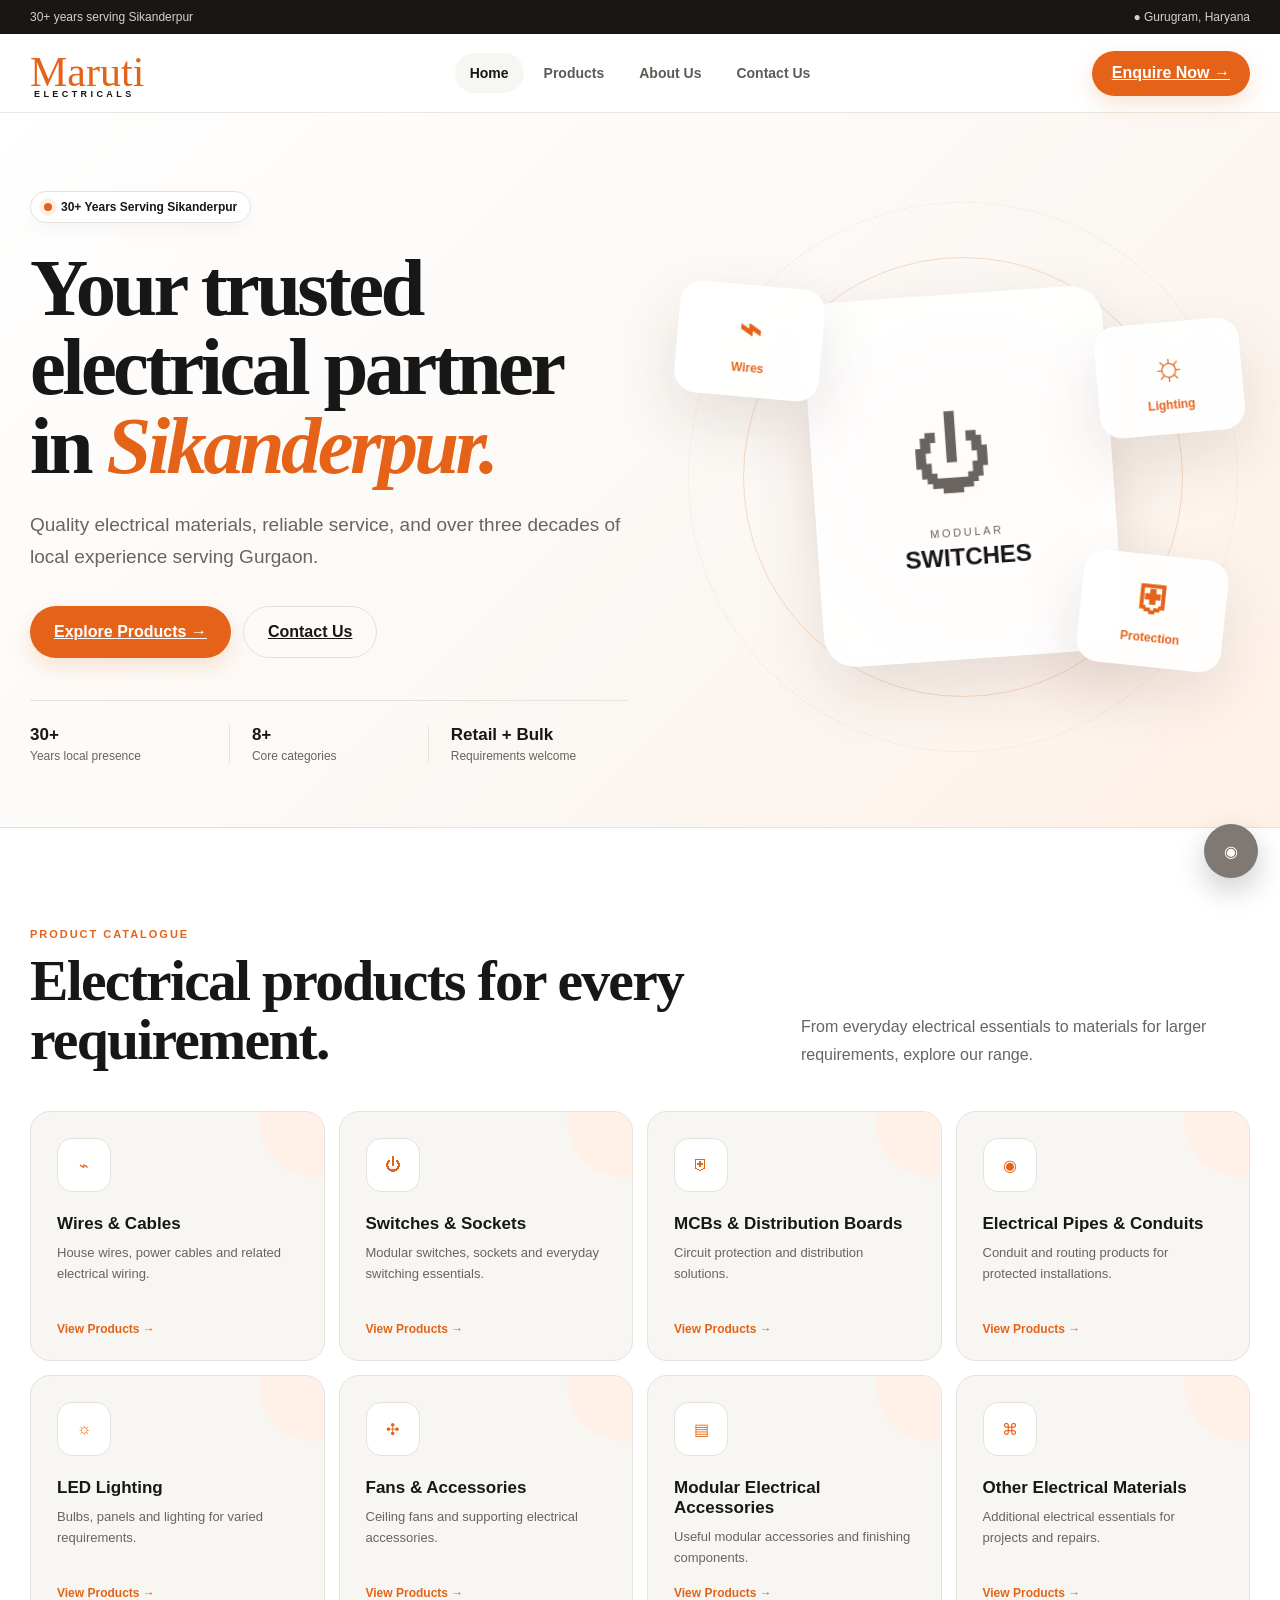
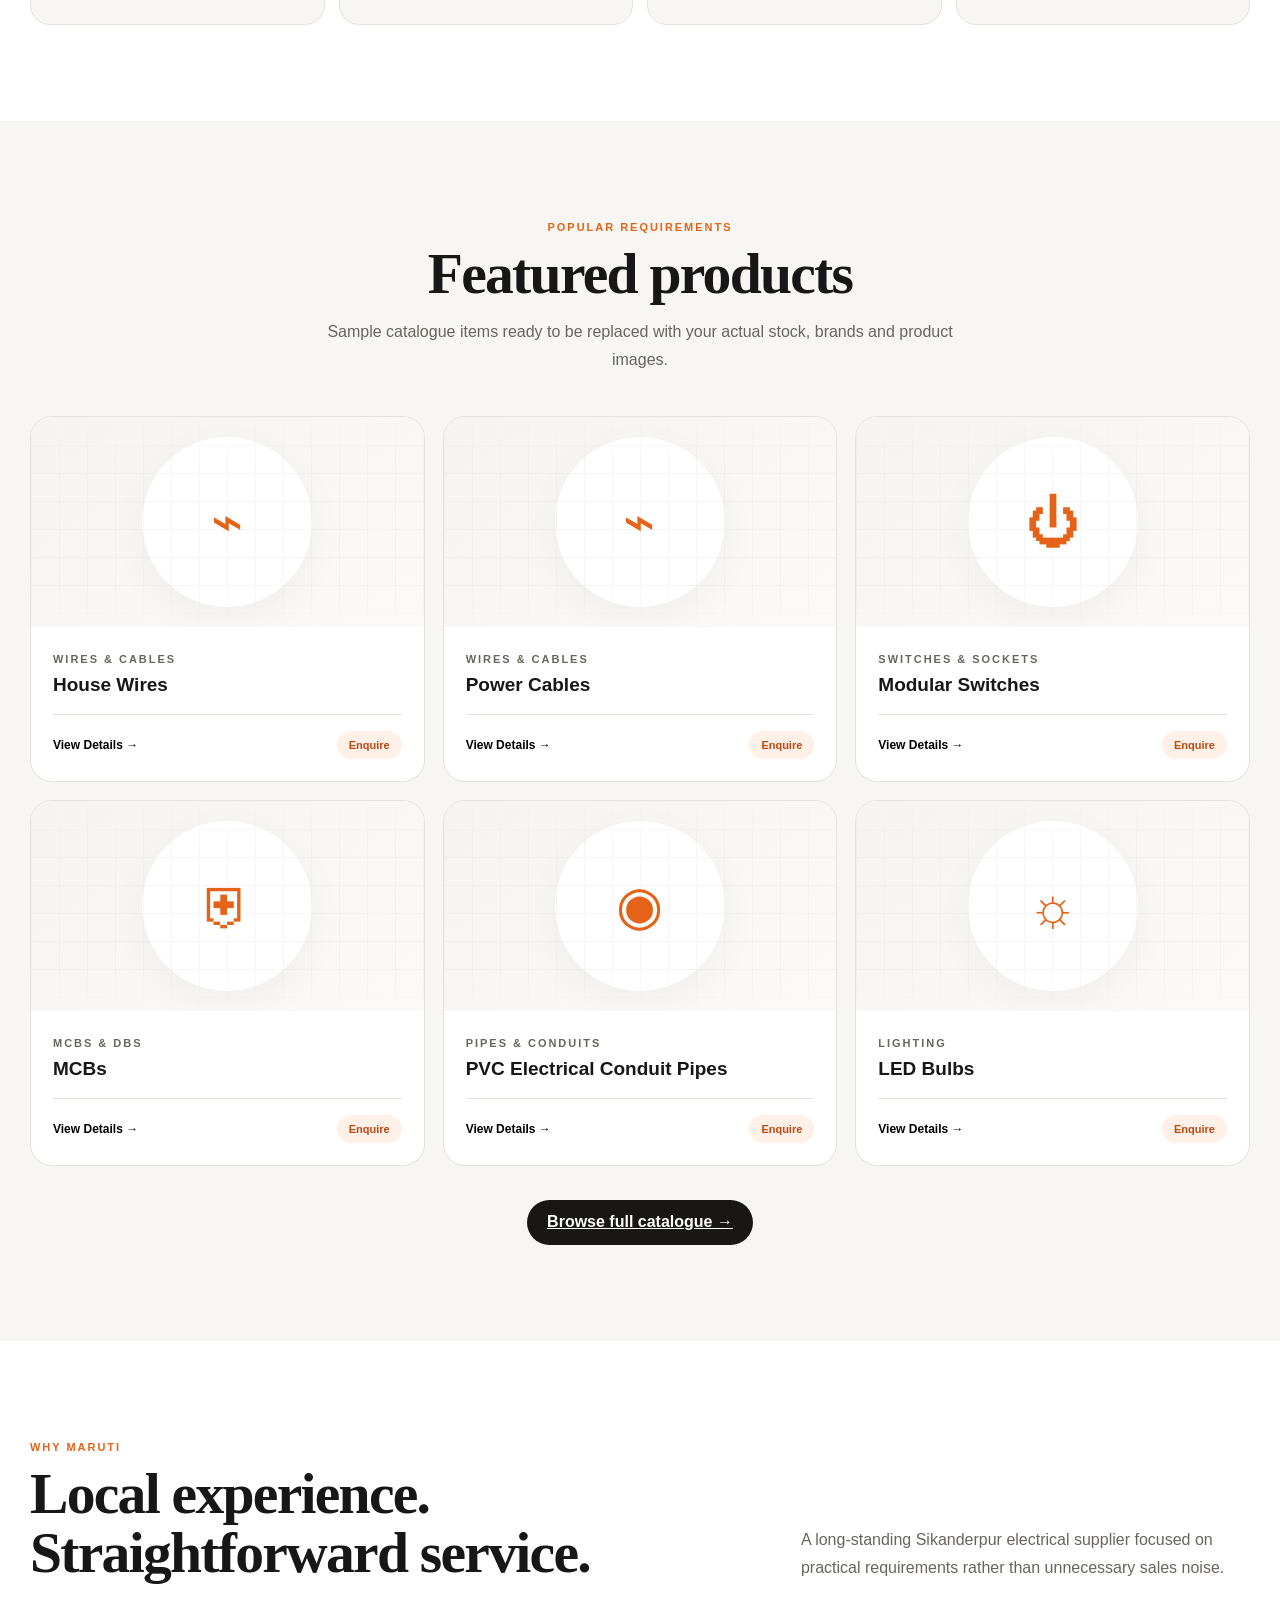
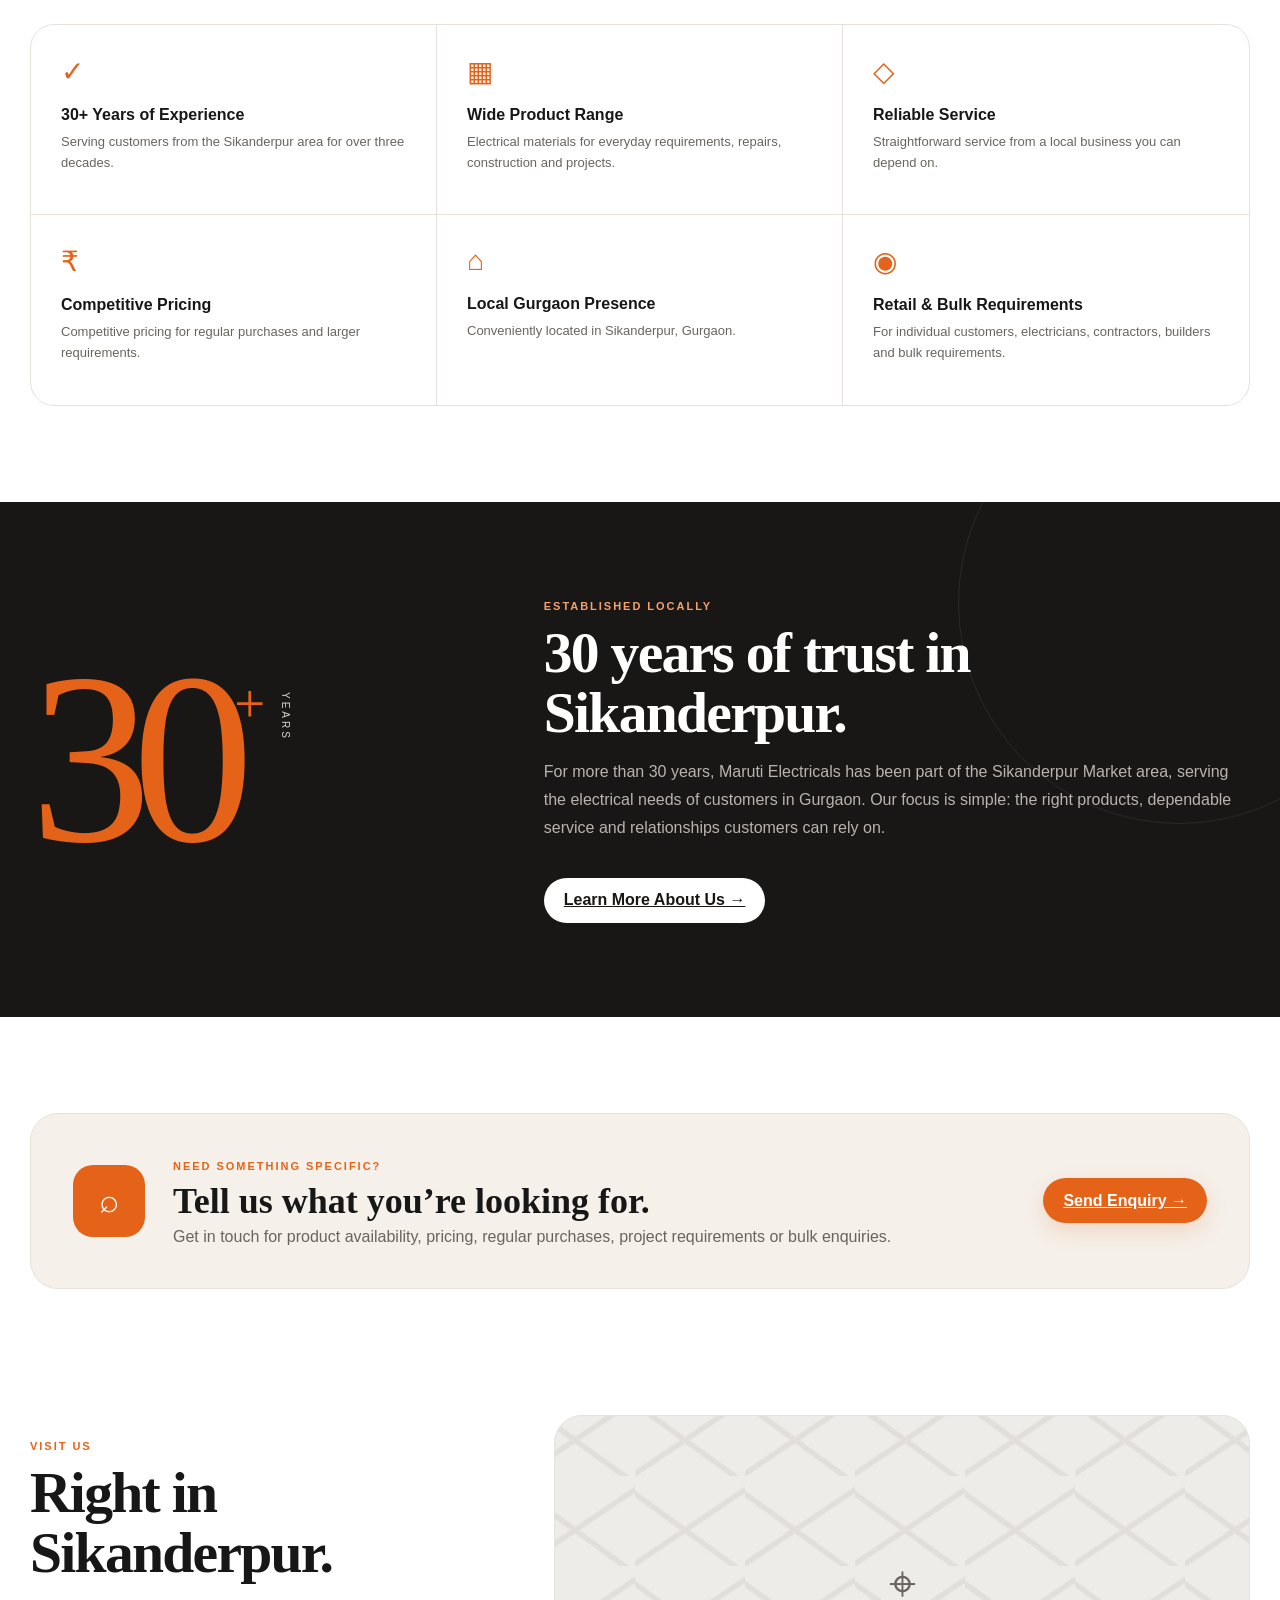
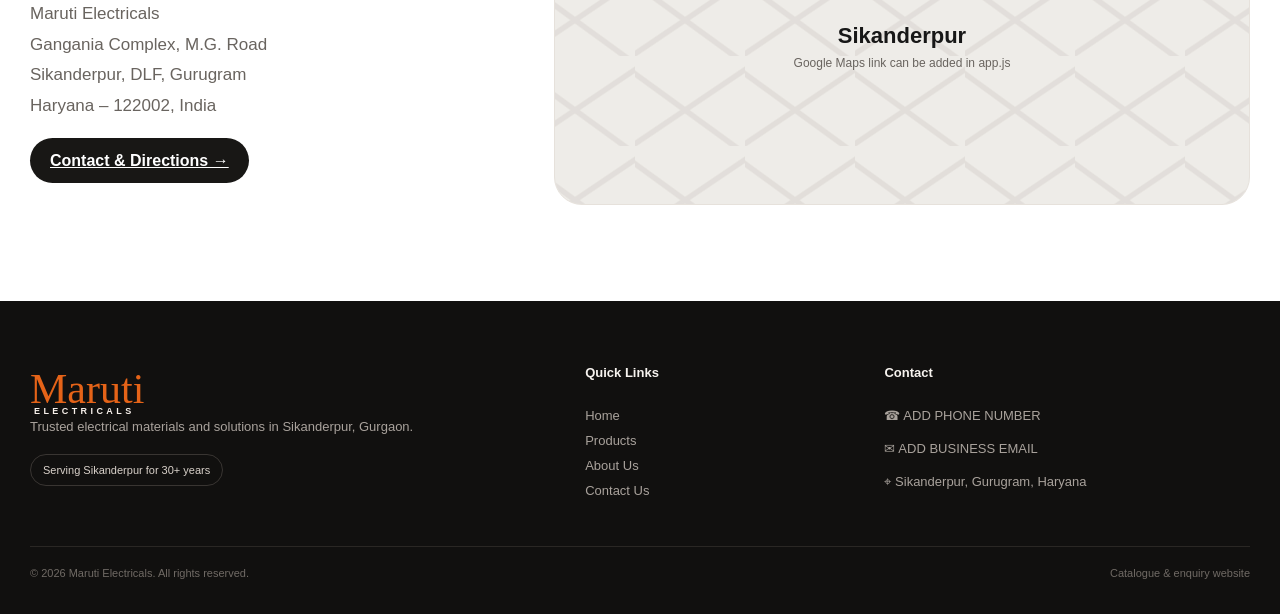
==== index.html @ 64748e46 "Add files via upload" ====
<!doctype html><html lang="en"><head><meta charset="UTF-8"><meta name="viewport" content="width=device-width,initial-scale=1"><meta name="theme-color" content="#e56318"><link rel="stylesheet" href="styles.css"><script src="app.js"></script><title>Maruti Electricals | Electrical Products & Suppliers in Sikanderpur, Gurgaon</title><meta name="description" content="Electrical products and materials in Sikanderpur, Gurgaon. 30+ years of local service."></head><body><div id="siteHeader" data-active="Home"></div><main>
<section class="hero"><div class="container hero-grid"><div class="hero-copy"><div class="trust-chip"><span></span>30+ Years Serving Sikanderpur</div><h1>Your trusted electrical partner in <em>Sikanderpur.</em></h1><p>Quality electrical materials, reliable service, and over three decades of local experience serving Gurgaon.</p><div class="hero-actions"><a class="btn btn-primary btn-lg" href="products.html">Explore Products →</a><a class="btn btn-ghost btn-lg" href="contact.html">Contact Us</a></div><div class="hero-meta"><div><strong>30+</strong><span>Years local presence</span></div><div><strong>8+</strong><span>Core categories</span></div><div><strong>Retail + Bulk</strong><span>Requirements welcome</span></div></div></div><div class="hero-art"><div class="hero-orbit orbit-one"></div><div class="hero-orbit orbit-two"></div><div class="hero-panel main-panel"><span style="font-size:82px">⏻</span><span>MODULAR</span><b>SWITCHES</b></div><div class="hero-panel mini-panel mini-a"><span style="font-size:38px">⌁</span><span>Wires</span></div><div class="hero-panel mini-panel mini-b"><span style="font-size:38px">☼</span><span>Lighting</span></div><div class="hero-panel mini-panel mini-c"><span style="font-size:38px">⛨</span><span>Protection</span></div><div class="hero-glow"></div></div></div></section>
<section class="section category-section"><div class="container"><div class="section-heading heading-row"><div><span class="eyebrow orange">Product Catalogue</span><h2>Electrical products for every requirement.</h2></div><p>From everyday electrical essentials to materials for larger requirements, explore our range.</p></div><div class="category-grid" id="categories"></div></div></section>
<section class="section featured-section"><div class="container"><div class="section-heading centered"><span class="eyebrow orange">Popular Requirements</span><h2>Featured products</h2><p>Sample catalogue items ready to be replaced with your actual stock, brands and product images.</p></div><div class="product-grid featured-grid" id="featuredProducts"></div><div class="center-cta"><a class="btn btn-dark" href="products.html">Browse full catalogue →</a></div></div></section>
<section class="section why-section"><div class="container"><div class="section-heading heading-row"><div><span class="eyebrow orange">Why Maruti</span><h2>Local experience. Straightforward service.</h2></div><p>A long-standing Sikanderpur electrical supplier focused on practical requirements rather than unnecessary sales noise.</p></div><div class="reason-grid"><article class="reason-card"><b>✓</b><h3>30+ Years of Experience</h3><p>Serving customers from the Sikanderpur area for over three decades.</p></article><article class="reason-card"><b>▦</b><h3>Wide Product Range</h3><p>Electrical materials for everyday requirements, repairs, construction and projects.</p></article><article class="reason-card"><b>◇</b><h3>Reliable Service</h3><p>Straightforward service from a local business you can depend on.</p></article><article class="reason-card"><b>₹</b><h3>Competitive Pricing</h3><p>Competitive pricing for regular purchases and larger requirements.</p></article><article class="reason-card"><b>⌂</b><h3>Local Gurgaon Presence</h3><p>Conveniently located in Sikanderpur, Gurgaon.</p></article><article class="reason-card"><b>◉</b><h3>Retail & Bulk Requirements</h3><p>For individual customers, electricians, contractors, builders and bulk requirements.</p></article></div></div></section>
<section class="heritage-section"><div class="container heritage-grid"><div class="heritage-number"><span>30</span><sup>+</sup><small>YEARS</small></div><div class="heritage-copy"><span class="eyebrow light">Established locally</span><h2>30 years of trust in Sikanderpur.</h2><p>For more than 30 years, Maruti Electricals has been part of the Sikanderpur Market area, serving the electrical needs of customers in Gurgaon. Our focus is simple: the right products, dependable service and relationships customers can rely on.</p><a class="btn btn-light" href="about.html">Learn More About Us →</a></div></div></section>
<section class="section find-section"><div class="container find-card"><div class="find-icon">⌕</div><div><span class="eyebrow orange">Need something specific?</span><h2>Tell us what you’re looking for.</h2><p>Get in touch for product availability, pricing, regular purchases, project requirements or bulk enquiries.</p></div><a class="btn btn-primary" href="contact.html">Send Enquiry →</a></div></section>
<section class="section location-section"><div class="container location-grid"><div class="location-copy"><span class="eyebrow orange">Visit us</span><h2>Right in Sikanderpur.</h2><p>Maruti Electricals<br>Gangania Complex, M.G. Road<br>Sikanderpur, DLF, Gurugram<br>Haryana – 122002, India</p><a class="btn btn-dark" href="contact.html">Contact & Directions →</a></div><div class="map-placeholder"><div class="map-grid"></div><span style="font-size:48px">⌖</span><strong>Sikanderpur</strong><span>Google Maps link can be added in app.js</span></div></div></section>
</main><script>
const cats=[['⌁','Wires & Cables','House wires, power cables and related electrical wiring.'],['⏻','Switches & Sockets','Modular switches, sockets and everyday switching essentials.'],['⛨','MCBs & Distribution Boards','Circuit protection and distribution solutions.'],['◉','Electrical Pipes & Conduits','Conduit and routing products for protected installations.'],['☼','LED Lighting','Bulbs, panels and lighting for varied requirements.'],['✣','Fans & Accessories','Ceiling fans and supporting electrical accessories.'],['▤','Modular Electrical Accessories','Useful modular accessories and finishing components.'],['⌘','Other Electrical Materials','Additional electrical essentials for projects and repairs.']];
document.addEventListener('DOMContentLoaded',()=>{document.getElementById('categories').innerHTML=cats.map(c=>`<a class="category-card" href="products.html"><div class="category-icon">${c[0]}</div><h3>${c[1]}</h3><p>${c[2]}</p><span>View Products →</span></a>`).join('');document.getElementById('featuredProducts').innerHTML=PRODUCTS.filter(p=>p.featured).slice(0,6).map(p=>productCard(p,true)).join('');});
</script><script>document.getElementById('siteHeader').outerHTML=header('Home');document.write(footer())</script><div id="modalRoot"></div></body></html>
---- styles.css ----
:root {
  --primary-orange: #e56318;
  --primary-orange-dark: #bd4810;
  --orange-soft: #fff1e8;
  --background: #ffffff;
  --surface: #f7f6f3;
  --surface-warm: #f5f0ea;
  --text-primary: #171717;
  --text-secondary: #69645f;
  --border: #e6e1db;
  --dark: #181715;
  --dark-2: #24211f;
  --white: #ffffff;
  --shadow: 0 18px 50px rgba(33, 24, 18, 0.08);
  --radius: 22px;
  --radius-sm: 14px;
  --container: 1220px;
}

* { box-sizing: border-box; }
html { scroll-behavior: smooth; }
body {
  margin: 0;
  background: var(--background);
  color: var(--text-primary);
  font-family: Arial, Helvetica, sans-serif;
  -webkit-font-smoothing: antialiased;
}
button, input, textarea { font: inherit; }
button { cursor: pointer; }
a { color: inherit; }
img { max-width: 100%; display: block; }
.container { width: min(calc(100% - 40px), var(--container)); margin: 0 auto; }
.section { padding: 96px 0; }

.utility-bar { background: var(--dark); color: #d6d0ca; font-size: 12px; }
.utility-inner { min-height: 34px; display: flex; align-items: center; justify-content: space-between; gap: 18px; }
.utility-location { display: inline-flex; align-items: center; gap: 6px; }
.site-header { position: sticky; top: 0; z-index: 60; background: rgba(255,255,255,.94); backdrop-filter: blur(14px); border-bottom: 1px solid rgba(230,225,219,.85); }
.nav-inner { height: 78px; display: grid; grid-template-columns: 1fr auto 1fr; align-items: center; }
.brand-mark { border: 0; background: transparent; display: inline-flex; flex-direction: column; align-items: flex-start; padding: 0; color: var(--text-primary); line-height: 1; }
.brand-script { font-family: 'Brush Script MT', 'Segoe Script', cursive; font-size: 42px; color: var(--primary-orange); transform: translateY(3px); }
.brand-sub { font-size: 9px; letter-spacing: .38em; font-weight: 700; margin-left: 4px; }
.brand-mark--light .brand-sub { color: #f7f0eb; }
.desktop-nav { display: flex; align-items: center; gap: 5px; }
.nav-link { border: 0; background: transparent; padding: 12px 15px; border-radius: 999px; color: #5e5954; font-size: 14px; font-weight: 600; }
.nav-link:hover, .nav-link.active { color: var(--text-primary); background: var(--surface); }
.nav-actions { display: flex; justify-content: flex-end; align-items: center; }
.menu-btn { display: none; border: 0; background: var(--surface); border-radius: 12px; width: 44px; height: 44px; place-items: center; }
.mobile-panel { border-top: 1px solid var(--border); background: #fff; }
.mobile-links { padding: 16px 0 22px; display: grid; }
.mobile-link { border: 0; border-bottom: 1px solid var(--border); background: transparent; text-align: left; padding: 14px 4px; font-weight: 600; color: var(--text-secondary); }
.mobile-link.active { color: var(--primary-orange); }
.mobile-enquire { margin-top: 18px; }

.btn { border: 0; border-radius: 999px; min-height: 45px; padding: 0 20px; display: inline-flex; align-items: center; justify-content: center; gap: 8px; font-weight: 700; transition: .2s ease; }
.btn:hover { transform: translateY(-1px); }
.btn-primary { background: var(--primary-orange); color: white; box-shadow: 0 8px 22px rgba(229,99,24,.18); }
.btn-primary:hover { background: var(--primary-orange-dark); }
.btn-dark { background: var(--dark); color: white; }
.btn-light { background: white; color: var(--dark); }
.btn-ghost { background: transparent; color: var(--text-primary); border: 1px solid var(--border); }
.btn-lg { min-height: 52px; padding: 0 24px; }

.hero { overflow: hidden; background: linear-gradient(135deg, #fff 0%, #fbf7f3 62%, #fff1e7 100%); border-bottom: 1px solid var(--border); }
.hero-grid { min-height: 690px; display: grid; grid-template-columns: 1.02fr .98fr; align-items: center; gap: 50px; padding: 78px 0 64px; }
.trust-chip { display: inline-flex; gap: 9px; align-items: center; background: white; border: 1px solid var(--border); border-radius: 999px; padding: 8px 13px; font-size: 12px; font-weight: 700; box-shadow: 0 7px 20px rgba(0,0,0,.04); }
.trust-chip span { width: 8px; height: 8px; border-radius: 50%; background: var(--primary-orange); box-shadow: 0 0 0 5px var(--orange-soft); }
.hero h1 { font-family: Georgia, 'Times New Roman', serif; font-size: clamp(54px, 6.3vw, 92px); line-height: .98; letter-spacing: -.045em; margin: 25px 0 24px; max-width: 760px; }
.hero h1 em { color: var(--primary-orange); font-weight: 700; }
.hero-copy > p { font-size: 19px; line-height: 1.7; color: var(--text-secondary); max-width: 620px; }
.hero-actions { display: flex; gap: 12px; margin: 32px 0 42px; flex-wrap: wrap; }
.hero-meta { display: grid; grid-template-columns: repeat(3, minmax(0,1fr)); max-width: 670px; border-top: 1px solid var(--border); padding-top: 24px; }
.hero-meta div { display: grid; gap: 4px; padding-right: 22px; }
.hero-meta div + div { padding-left: 22px; border-left: 1px solid var(--border); }
.hero-meta strong { font-size: 17px; }
.hero-meta span { color: var(--text-secondary); font-size: 12px; }
.hero-art { position: relative; height: 560px; display: grid; place-items: center; }
.hero-glow { position: absolute; width: 350px; height: 350px; background: radial-gradient(circle, rgba(229,99,24,.24), rgba(229,99,24,0) 70%); filter: blur(5px); }
.hero-orbit { position: absolute; border: 1px solid rgba(229,99,24,.22); border-radius: 50%; }
.orbit-one { width: 440px; height: 440px; }
.orbit-two { width: 550px; height: 550px; border-style: dashed; opacity: .55; }
.hero-panel { position: absolute; z-index: 2; background: rgba(255,255,255,.9); backdrop-filter: blur(12px); border: 1px solid rgba(255,255,255,.9); box-shadow: 0 25px 65px rgba(76,44,23,.12); }
.main-panel { width: 300px; height: 365px; border-radius: 32px; display: flex; flex-direction: column; align-items: center; justify-content: center; color: var(--primary-orange); transform: rotate(-4deg); }
.main-panel span { color: var(--text-secondary); font-size: 11px; letter-spacing: .24em; margin-top: 25px; }
.main-panel b { color: var(--text-primary); font-size: 24px; margin-top: 5px; }
.mini-panel { width: 145px; height: 112px; border-radius: 22px; display: flex; flex-direction: column; gap: 10px; justify-content: center; align-items: center; color: var(--primary-orange); font-size: 12px; font-weight: 700; }
.mini-a { left: 0; top: 88px; transform: rotate(5deg); }
.mini-b { right: 8px; top: 125px; transform: rotate(-5deg); }
.mini-c { right: 25px; bottom: 90px; transform: rotate(6deg); }

.eyebrow { font-size: 11px; text-transform: uppercase; letter-spacing: .18em; font-weight: 800; color: var(--text-secondary); }
.eyebrow.orange { color: var(--primary-orange); }
.eyebrow.light { color: #f5a16e; }
.section-heading { margin-bottom: 42px; }
.section-heading h2, .heritage-copy h2, .location-copy h2, .story-copy h2, .contact-details h2, .form-head h2 { font-family: Georgia, 'Times New Roman', serif; font-size: clamp(38px, 4.5vw, 62px); line-height: 1.03; letter-spacing: -.03em; margin: 9px 0 0; }
.section-heading p, .heritage-copy p, .location-copy p, .story-copy p, .contact-details > p, .form-head p { color: var(--text-secondary); line-height: 1.75; }
.heading-row { display: grid; grid-template-columns: 1fr .65fr; gap: 80px; align-items: end; }
.heading-row > p { margin: 0; max-width: 500px; justify-self: end; }
.centered { text-align: center; max-width: 720px; margin-left: auto; margin-right: auto; }
.centered p { margin: 14px auto 0; max-width: 640px; }

.category-section { background: #fff; }
.category-grid { display: grid; grid-template-columns: repeat(4, 1fr); gap: 14px; }
.category-card { border: 1px solid var(--border); background: var(--surface); min-height: 250px; border-radius: 20px; padding: 26px; text-align: left; transition: .25s ease; position: relative; overflow: hidden; }
.category-card::after { content: ''; position: absolute; width: 110px; height: 110px; border-radius: 50%; background: var(--orange-soft); right: -45px; top: -45px; transition: .25s ease; }
.category-card:hover { transform: translateY(-5px); background: white; box-shadow: var(--shadow); border-color: #efd1bf; }
.category-card:hover::after { transform: scale(1.5); }
.category-icon { width: 54px; height: 54px; display: grid; place-items: center; border-radius: 15px; background: white; color: var(--primary-orange); border: 1px solid var(--border); position: relative; z-index: 1; }
.category-card h3 { margin: 22px 0 9px; font-size: 17px; position: relative; z-index: 1; }
.category-card p { margin: 0; color: var(--text-secondary); line-height: 1.6; font-size: 13px; position: relative; z-index: 1; }
.category-card > span { position: absolute; bottom: 24px; left: 26px; display: inline-flex; align-items: center; gap: 7px; color: var(--primary-orange); font-size: 12px; font-weight: 800; }

.featured-section { background: var(--surface); }
.product-grid { display: grid; gap: 18px; }
.featured-grid { grid-template-columns: repeat(3, 1fr); }
.catalogue-grid { grid-template-columns: repeat(3, 1fr); }
.product-card { background: white; border: 1px solid var(--border); border-radius: 22px; overflow: hidden; transition: .25s ease; }
.product-card:hover { transform: translateY(-4px); box-shadow: var(--shadow); }
.product-visual { height: 260px; width: 100%; border: 0; background: linear-gradient(145deg, #f6f4f1, #fbfaf9); position: relative; display: grid; place-items: center; color: var(--primary-orange); overflow: hidden; }
.product-visual::before { content: ''; position: absolute; width: 170px; height: 170px; border-radius: 50%; background: white; box-shadow: 0 12px 40px rgba(0,0,0,.04); }
.product-visual svg, .product-visual img { position: relative; z-index: 2; }
.visual-grid { position: absolute; inset: 0; opacity: .25; background-image: linear-gradient(#dedad5 1px, transparent 1px), linear-gradient(90deg, #dedad5 1px, transparent 1px); background-size: 28px 28px; mask-image: linear-gradient(to bottom, transparent, black 20%, black 80%, transparent); }
.product-copy { padding: 22px; }
.product-copy h3 { font-size: 19px; margin: 7px 0 8px; }
.product-copy p { color: var(--text-secondary); line-height: 1.6; font-size: 13px; min-height: 42px; }
.product-actions { display: flex; align-items: center; justify-content: space-between; gap: 12px; border-top: 1px solid var(--border); margin-top: 18px; padding-top: 16px; }
.text-link { border: 0; background: transparent; padding: 0; display: inline-flex; align-items: center; gap: 6px; font-size: 12px; font-weight: 800; }
.mini-enquire { border: 0; border-radius: 999px; background: var(--orange-soft); color: var(--primary-orange-dark); font-size: 11px; font-weight: 800; padding: 8px 12px; }
.product-card--compact .product-visual { height: 210px; }
.product-card--compact .product-copy p { display: none; }
.center-cta { display: flex; justify-content: center; margin-top: 34px; }

.why-section { background: #fff; }
.reason-grid { display: grid; grid-template-columns: repeat(3, 1fr); border: 1px solid var(--border); border-radius: 24px; overflow: hidden; }
.reason-card { padding: 30px; min-height: 190px; }
.reason-card:nth-child(-n+3) { border-bottom: 1px solid var(--border); }
.reason-card:not(:nth-child(3n)) { border-right: 1px solid var(--border); }
.reason-card svg { color: var(--primary-orange); }
.reason-card h3 { margin: 18px 0 8px; font-size: 16px; }
.reason-card p { margin: 0; color: var(--text-secondary); line-height: 1.6; font-size: 13px; }

.heritage-section { background: var(--dark); color: white; padding: 94px 0; overflow: hidden; position: relative; }
.heritage-section::after { content: ''; position: absolute; width: 440px; height: 440px; border: 1px solid rgba(255,255,255,.08); border-radius: 50%; right: -120px; top: -120px; }
.heritage-grid { display: grid; grid-template-columns: .75fr 1.25fr; gap: 90px; align-items: center; position: relative; z-index: 1; }
.heritage-number { font-family: Georgia, 'Times New Roman', serif; display: flex; align-items: flex-start; color: var(--primary-orange); }
.heritage-number > span { font-size: clamp(150px, 19vw, 260px); line-height: .72; letter-spacing: -.08em; }
.heritage-number sup { font-size: 55px; }
.heritage-number small { writing-mode: vertical-rl; font-family: 'DM Sans', sans-serif; color: #ded5ce; font-size: 10px; letter-spacing: .3em; margin: 20px 0 0 15px; }
.heritage-copy p { color: #bbb3ad; max-width: 700px; font-size: 16px; }
.heritage-copy .btn { margin-top: 20px; }

.find-section { background: white; }
.find-card { background: var(--surface-warm); border: 1px solid var(--border); border-radius: 28px; padding: 42px; display: grid; grid-template-columns: auto 1fr auto; gap: 28px; align-items: center; }
.find-icon { width: 72px; height: 72px; border-radius: 20px; display: grid; place-items: center; background: var(--primary-orange); color: white; }
.find-card h2 { margin: 6px 0 6px; font-family: Georgia, 'Times New Roman', serif; font-size: 36px; }
.find-card p { color: var(--text-secondary); margin: 0; }

.location-section { padding-top: 30px; }
.location-grid { display: grid; grid-template-columns: .8fr 1.2fr; gap: 60px; align-items: center; }
.location-copy p { font-size: 17px; line-height: 1.8; }
.map-placeholder { min-height: 390px; border-radius: 28px; background: #eeece8; border: 1px solid var(--border); display: flex; align-items: center; justify-content: center; flex-direction: column; position: relative; overflow: hidden; color: var(--primary-orange); }
.map-placeholder strong { color: var(--text-primary); font-size: 22px; margin-top: 10px; }
.map-placeholder span { color: var(--text-secondary); font-size: 12px; margin-top: 7px; text-align: center; padding: 0 20px; }
.map-grid { position: absolute; inset: -30px; opacity: .55; background-image: linear-gradient(36deg, transparent 40%, #d9d4cf 41%, #d9d4cf 44%, transparent 45%), linear-gradient(-34deg, transparent 44%, #d9d4cf 45%, #d9d4cf 48%, transparent 49%); background-size: 110px 90px; }
.map-placeholder > :not(.map-grid) { position: relative; z-index: 1; }

.page-hero { background: var(--dark); color: white; position: relative; overflow: hidden; }
.page-hero::after { content: ''; position: absolute; inset: 0; background: radial-gradient(circle at 78% 50%, rgba(229,99,24,.25), transparent 32%); pointer-events: none; }
.page-hero-inner { min-height: 350px; display: flex; flex-direction: column; justify-content: center; position: relative; z-index: 1; }
.page-hero h1 { font-family: Georgia, 'Times New Roman', serif; font-size: clamp(52px, 7vw, 88px); line-height: .95; margin: 12px 0 18px; letter-spacing: -.04em; max-width: 870px; }
.page-hero p { color: #c8c1bb; max-width: 720px; font-size: 17px; line-height: 1.65; }
.products-hero { background: linear-gradient(115deg, #171614 0%, #201b18 68%, #5b2811 100%); }
.about-hero { background: linear-gradient(115deg, #171614 0%, #241c18 60%, #713314 100%); }
.contact-hero { background: linear-gradient(115deg, #171614 0%, #1b1816 65%, #4f2410 100%); }

.catalog-toolbar { display: flex; justify-content: space-between; gap: 18px; align-items: center; margin-bottom: 18px; }
.search-box { display: flex; align-items: center; gap: 10px; height: 50px; border: 1px solid var(--border); border-radius: 999px; padding: 0 18px; min-width: min(100%, 460px); background: white; }
.search-box svg { color: var(--text-secondary); }
.search-box input { border: 0; outline: 0; width: 100%; background: transparent; }
.result-count { color: var(--text-secondary); display: flex; align-items: center; gap: 7px; font-size: 13px; }
.filter-row { display: flex; flex-wrap: wrap; gap: 8px; margin: 0 0 32px; }
.filter-pill { border: 1px solid var(--border); background: white; color: var(--text-secondary); border-radius: 999px; padding: 9px 14px; font-size: 12px; font-weight: 700; }
.filter-pill.active { background: var(--dark); border-color: var(--dark); color: white; }
.empty-state { padding: 70px 20px; text-align: center; background: var(--surface); border-radius: 22px; }

.modal-backdrop { position: fixed; inset: 0; z-index: 100; background: rgba(20,18,16,.65); backdrop-filter: blur(7px); display: grid; place-items: center; padding: 20px; }
.product-modal { width: min(940px, 100%); max-height: min(90vh, 720px); overflow: auto; background: white; border-radius: 28px; display: grid; grid-template-columns: 1fr 1fr; position: relative; box-shadow: 0 40px 120px rgba(0,0,0,.28); }
.modal-close { position: absolute; z-index: 2; right: 18px; top: 18px; width: 42px; height: 42px; border-radius: 50%; border: 1px solid var(--border); background: white; display: grid; place-items: center; }
.modal-visual { min-height: 520px; background: var(--surface); display: grid; place-items: center; color: var(--primary-orange); }
.modal-copy { padding: 65px 48px 48px; }
.modal-copy h2 { font-family: Georgia, 'Times New Roman', serif; font-size: 44px; margin: 8px 0 14px; }
.modal-copy > p { color: var(--text-secondary); line-height: 1.7; }
.detail-row { display: flex; justify-content: space-between; border-top: 1px solid var(--border); padding: 14px 0; margin-top: 18px; font-size: 13px; }
.price-note { margin: 28px 0 18px; background: var(--orange-soft); color: var(--primary-orange-dark); border-radius: 12px; padding: 13px 15px; font-weight: 800; font-size: 13px; }

.story-grid { display: grid; grid-template-columns: .8fr 1.2fr; gap: 80px; align-items: center; }
.story-art { min-height: 430px; border-radius: 30px; background: var(--primary-orange); color: white; display: grid; place-items: center; align-content: center; position: relative; overflow: hidden; }
.story-art::after { content: ''; width: 380px; height: 380px; border: 1px solid rgba(255,255,255,.25); border-radius: 50%; position: absolute; }
.story-30 { font-family: Georgia, 'Times New Roman', serif; font-size: 150px; line-height: .8; letter-spacing: -.08em; z-index: 1; }
.story-30 sup { font-size: 42px; }
.story-art > span { z-index: 1; font-size: 10px; font-weight: 800; letter-spacing: .3em; margin-top: 24px; }
.story-copy p { font-size: 16px; }
.principles-section { background: var(--surface); }
.principle-grid { display: grid; grid-template-columns: repeat(4, 1fr); gap: 14px; }
.principle-card { background: white; border: 1px solid var(--border); border-radius: 20px; padding: 28px; min-height: 230px; }
.principle-card svg { color: var(--primary-orange); }
.principle-card h3 { margin: 25px 0 9px; }
.principle-card p { color: var(--text-secondary); font-size: 13px; line-height: 1.65; }
.audience-grid { display: grid; grid-template-columns: repeat(3, 1fr); gap: 12px; }
.audience-pill { border: 1px solid var(--border); border-radius: 15px; min-height: 72px; display: flex; align-items: center; gap: 14px; padding: 0 20px; font-weight: 700; background: white; }
.audience-pill svg { color: var(--primary-orange); }

.contact-grid { display: grid; grid-template-columns: .85fr 1.15fr; gap: 70px; align-items: start; }
.contact-list { margin-top: 32px; display: grid; border-top: 1px solid var(--border); }
.contact-list > div { display: grid; grid-template-columns: 48px 1fr; gap: 14px; align-items: center; padding: 19px 0; border-bottom: 1px solid var(--border); }
.contact-list > div > span { width: 44px; height: 44px; border-radius: 13px; background: var(--orange-soft); color: var(--primary-orange); display: grid; place-items: center; }
.contact-list svg { width: 20px; }
.contact-list small { display: block; color: var(--text-secondary); margin-bottom: 4px; }
.contact-list strong { font-size: 14px; overflow-wrap: anywhere; }
.config-note { margin-top: 25px; padding: 16px; background: var(--surface); border: 1px solid var(--border); border-radius: 14px; display: flex; gap: 10px; align-items: flex-start; color: var(--text-secondary); font-size: 12px; line-height: 1.5; }
.enquiry-form { background: var(--surface); border: 1px solid var(--border); border-radius: 28px; padding: 36px; display: grid; gap: 17px; }
.form-head { margin-bottom: 7px; }
.form-head h2 { font-size: 44px; }
.form-head p { margin-bottom: 0; }
.enquiry-form label { display: grid; gap: 8px; font-size: 12px; font-weight: 700; }
.enquiry-form input, .enquiry-form textarea { width: 100%; border: 1px solid var(--border); border-radius: 13px; background: white; outline: 0; padding: 14px 15px; color: var(--text-primary); }
.enquiry-form input:focus, .enquiry-form textarea:focus { border-color: var(--primary-orange); box-shadow: 0 0 0 3px rgba(229,99,24,.1); }
.form-two { display: grid; grid-template-columns: 1fr 1fr; gap: 14px; }
.form-status { border-radius: 12px; padding: 13px; background: var(--orange-soft); color: var(--primary-orange-dark); font-size: 12px; line-height: 1.5; }
.form-helper { color: var(--text-secondary); line-height: 1.6; }
.form-helper code { background: white; border: 1px solid var(--border); padding: 2px 5px; border-radius: 5px; }

.footer { background: #11100f; color: white; padding: 64px 0 20px; }
.footer-grid { display: grid; grid-template-columns: 1.3fr .6fr 1fr; gap: 80px; padding-bottom: 48px; }
.footer-brand p { color: #a9a29c; max-width: 390px; line-height: 1.65; }
.footer-pill { display: inline-flex; border: 1px solid #393532; color: #d9d1ca; border-radius: 999px; padding: 9px 12px; font-size: 11px; margin-top: 9px; }
.footer h4 { margin: 0 0 18px; font-size: 13px; color: #f7f3ef; }
.footer-grid > div:not(.footer-brand) { display: flex; flex-direction: column; gap: 10px; }
.footer button { color: #a9a29c; border: 0; background: transparent; padding: 0; text-align: left; font-size: 13px; }
.footer button:hover { color: white; }
.footer-grid p { color: #a9a29c; font-size: 13px; display: flex; align-items: flex-start; gap: 8px; margin: 0 0 8px; }
.footer-grid p svg { flex: 0 0 auto; margin-top: 1px; }
.footer-bottom { min-height: 48px; border-top: 1px solid #2a2724; padding-top: 20px; color: #706a65; font-size: 11px; display: flex; justify-content: space-between; gap: 15px; }
.whatsapp-float { position: fixed; z-index: 55; right: 22px; bottom: 22px; width: 54px; height: 54px; border-radius: 50%; border: 0; background: #1d9f55; color: white; display: grid; place-items: center; box-shadow: 0 12px 30px rgba(0,0,0,.2); }
.whatsapp-float.placeholder { background: #807873; }

@media (max-width: 1050px) {
  .hero-grid { grid-template-columns: 1fr; padding-top: 70px; }
  .hero-art { height: 470px; }
  .category-grid { grid-template-columns: repeat(2, 1fr); }
  .featured-grid, .catalogue-grid { grid-template-columns: repeat(2, 1fr); }
  .principle-grid { grid-template-columns: repeat(2, 1fr); }
  .heritage-grid, .location-grid, .story-grid, .contact-grid { gap: 42px; }
}

@media (max-width: 820px) {
  .utility-location { display: none; }
  .utility-inner { justify-content: center; }
  .nav-inner { grid-template-columns: 1fr auto; }
  .desktop-nav, .desktop-cta { display: none; }
  .menu-btn { display: grid; }
  .section { padding: 72px 0; }
  .heading-row { grid-template-columns: 1fr; gap: 12px; }
  .heading-row > p { justify-self: start; }
  .reason-grid { grid-template-columns: repeat(2, 1fr); }
  .reason-card:nth-child(-n+3) { border-bottom: 0; }
  .reason-card:nth-child(-n+4) { border-bottom: 1px solid var(--border); }
  .reason-card:not(:nth-child(3n)) { border-right: 0; }
  .reason-card:nth-child(odd) { border-right: 1px solid var(--border); }
  .heritage-grid, .location-grid, .story-grid, .contact-grid { grid-template-columns: 1fr; }
  .heritage-grid { gap: 60px; }
  .find-card { grid-template-columns: auto 1fr; }
  .find-card > .btn { grid-column: 2; justify-self: start; }
  .product-modal { grid-template-columns: 1fr; }
  .modal-visual { min-height: 260px; }
  .modal-copy { padding: 36px 28px; }
  .footer-grid { grid-template-columns: 1fr 1fr; gap: 45px; }
  .footer-brand { grid-column: 1 / -1; }
}

@media (max-width: 620px) {
  .container { width: min(calc(100% - 28px), var(--container)); }
  .nav-inner { height: 68px; }
  .brand-script { font-size: 36px; }
  .hero-grid { min-height: auto; padding: 55px 0 42px; gap: 30px; }
  .hero h1 { font-size: 50px; }
  .hero-copy > p { font-size: 16px; }
  .hero-meta { grid-template-columns: 1fr; gap: 0; }
  .hero-meta div, .hero-meta div + div { border-left: 0; border-bottom: 1px solid var(--border); padding: 13px 0; }
  .hero-art { height: 400px; transform: scale(.88); margin: -20px -30px 0; }
  .orbit-one { width: 360px; height: 360px; }
  .orbit-two { width: 440px; height: 440px; }
  .main-panel { width: 250px; height: 310px; }
  .mini-panel { width: 125px; height: 98px; }
  .category-grid, .featured-grid, .catalogue-grid, .principle-grid, .audience-grid { grid-template-columns: 1fr; }
  .category-card { min-height: 230px; }
  .reason-grid { grid-template-columns: 1fr; }
  .reason-card, .reason-card:nth-child(-n+4), .reason-card:nth-child(odd) { border-right: 0; border-bottom: 1px solid var(--border); }
  .reason-card:last-child { border-bottom: 0; }
  .heritage-number > span { font-size: 155px; }
  .heritage-number sup { font-size: 38px; }
  .find-card { grid-template-columns: 1fr; padding: 28px; }
  .find-card > .btn { grid-column: 1; }
  .page-hero-inner { min-height: 310px; }
  .page-hero h1 { font-size: 52px; }
  .catalog-toolbar { align-items: stretch; flex-direction: column; }
  .search-box { min-width: 0; width: 100%; }
  .form-two { grid-template-columns: 1fr; }
  .enquiry-form { padding: 24px; }
  .form-head h2 { font-size: 38px; }
  .footer-grid { grid-template-columns: 1fr; gap: 34px; }
  .footer-brand { grid-column: auto; }
  .footer-bottom { flex-direction: column; }
}
.nav-link,.mobile-link,.category-card,.footer a { text-decoration:none; }
.category-card { display:block; }
.footer a { color:#a9a29c; font-size:13px; }
.footer a:hover { color:#fff; }
.find-icon { font-size:34px; }
.reason-card b,.principle-card b { color:var(--primary-orange); font-size:28px; font-weight:500; }
.brand-mark { text-decoration:none; }
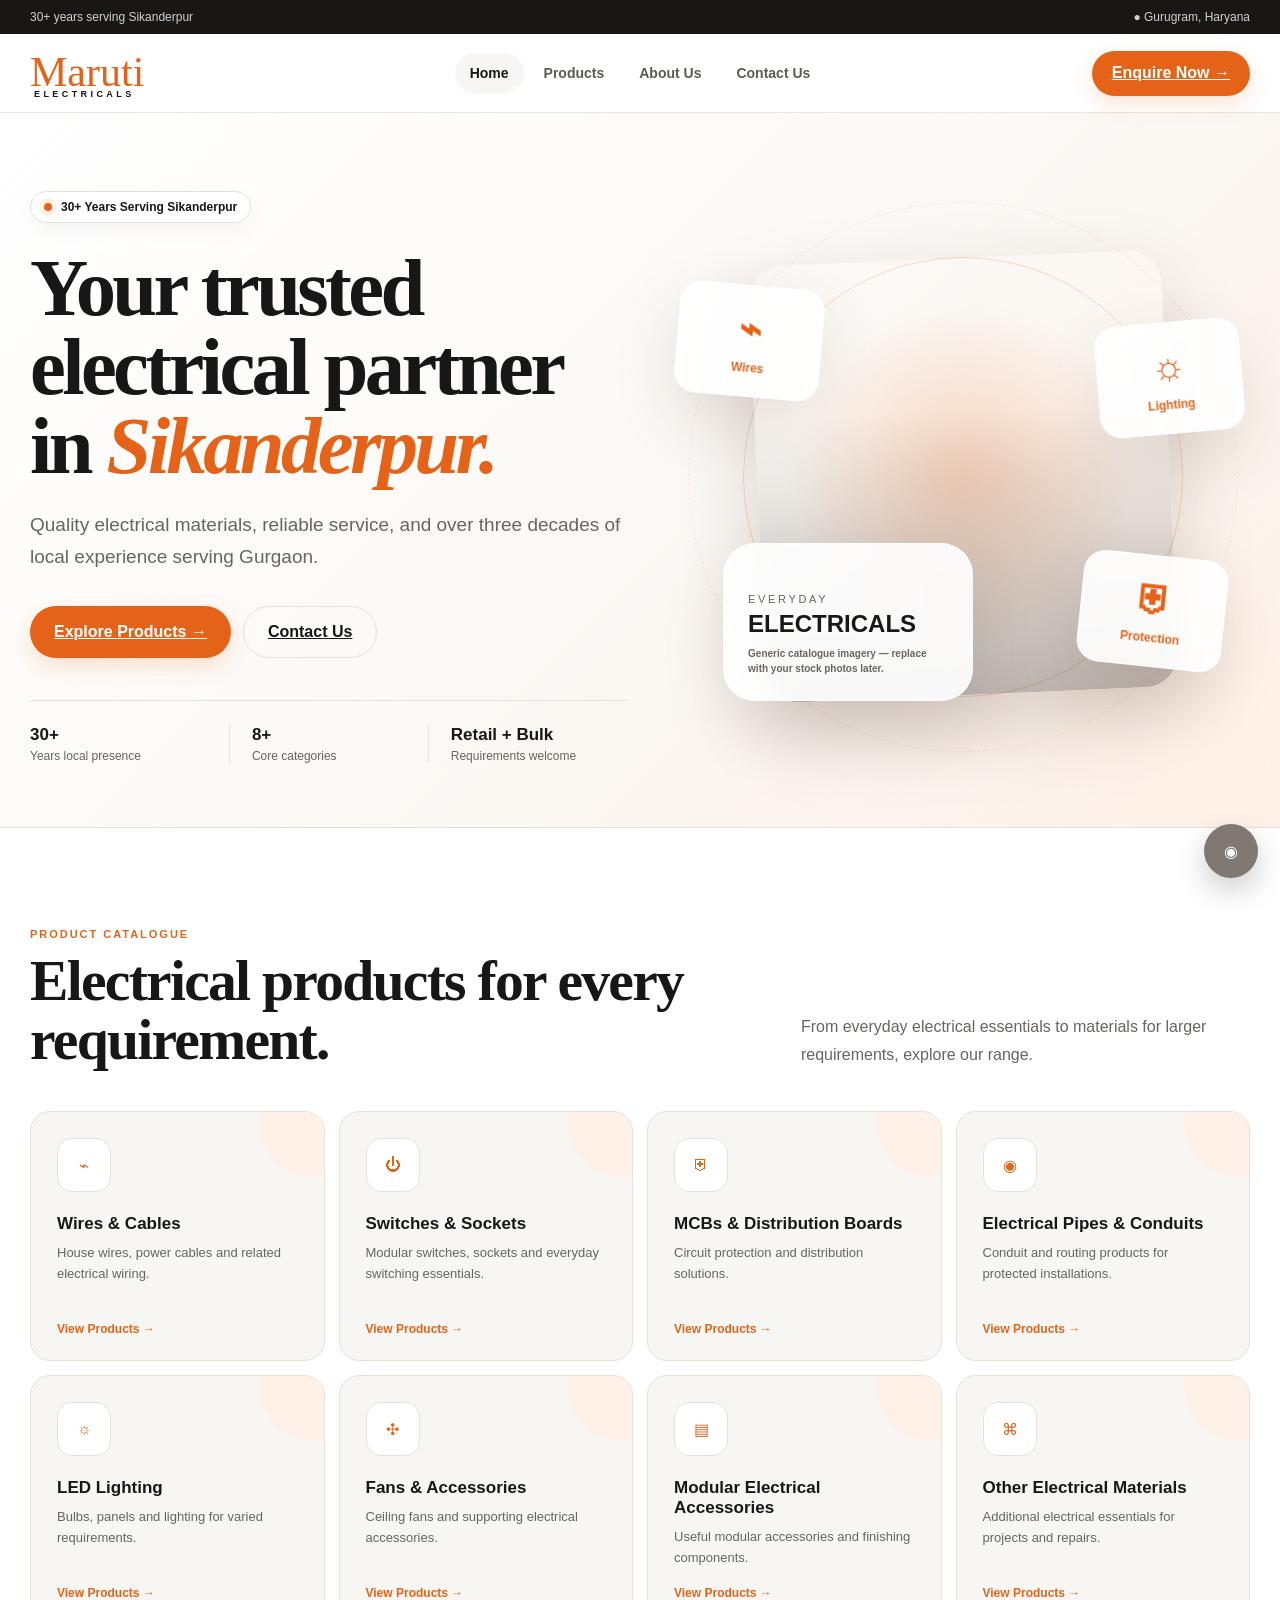
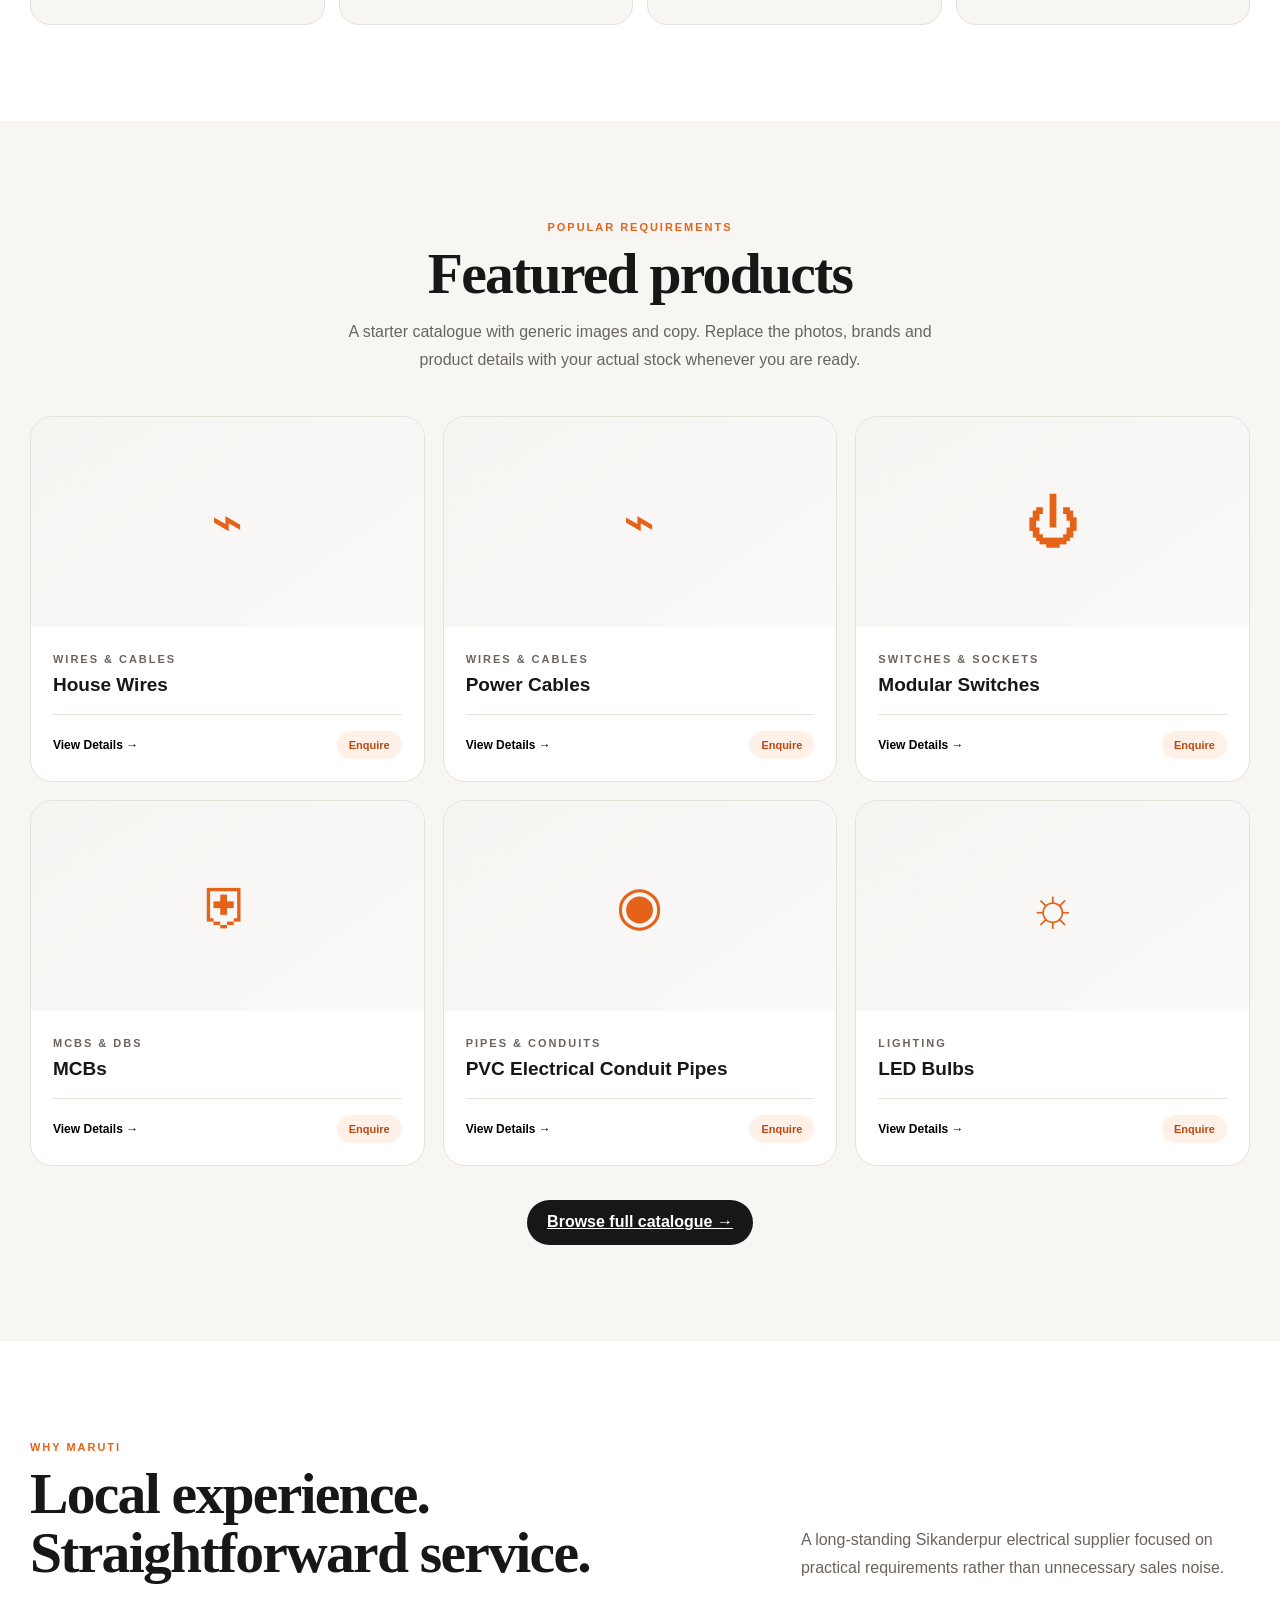
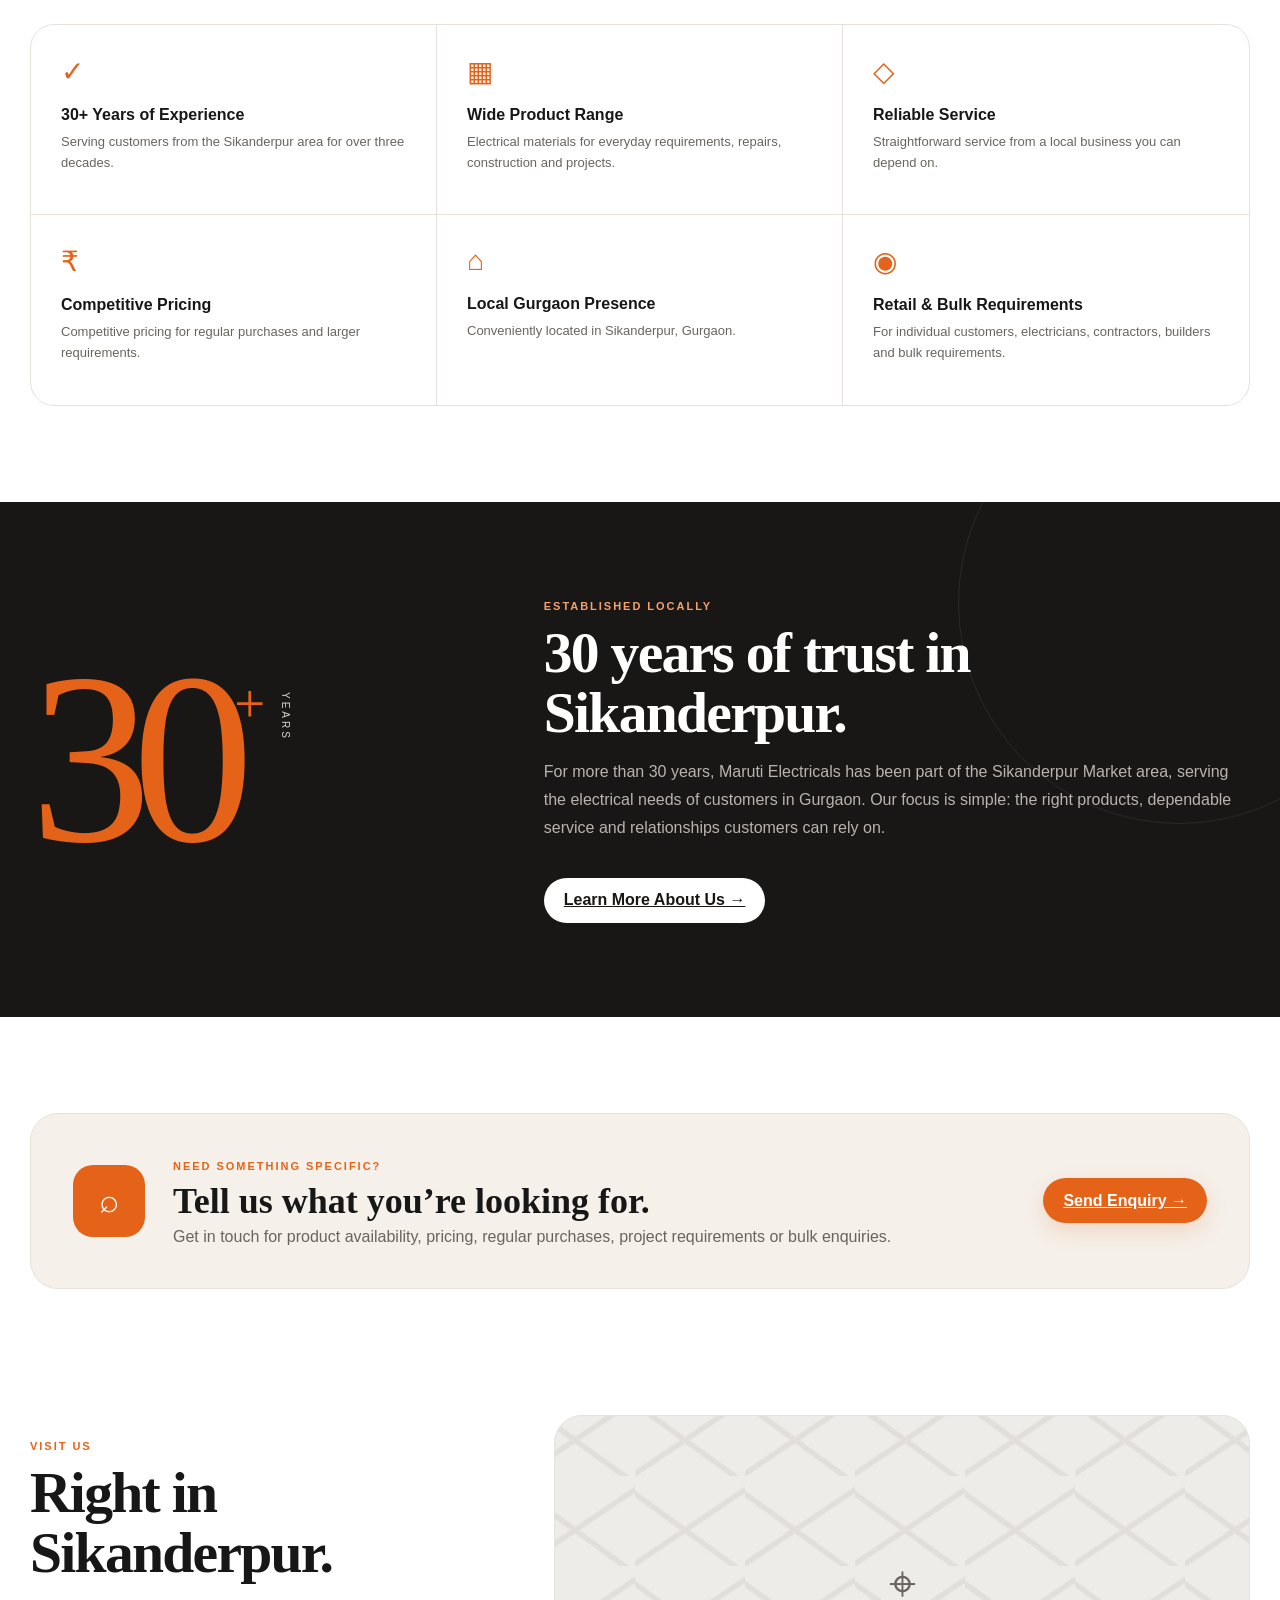
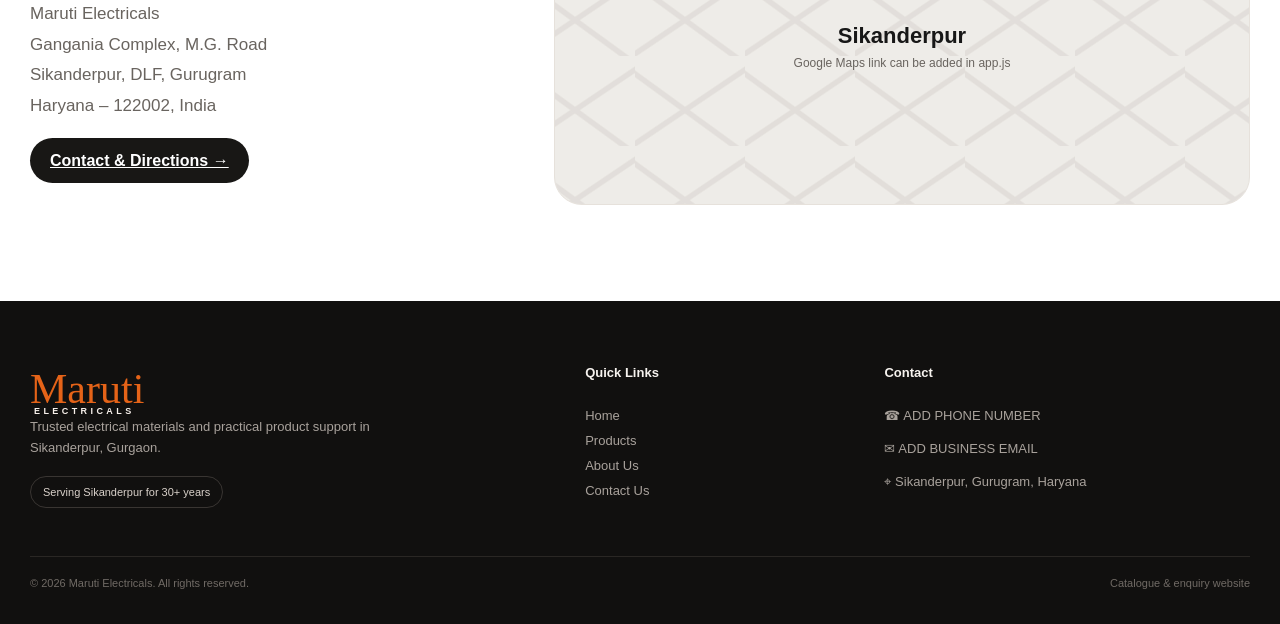
==== commit 53932c61: "Add files via upload" ====
--- a/index.html
+++ b/index.html
@@ -1,7 +1,7 @@
 <!doctype html><html lang="en"><head><meta charset="UTF-8"><meta name="viewport" content="width=device-width,initial-scale=1"><meta name="theme-color" content="#e56318"><link rel="stylesheet" href="styles.css"><script src="app.js"></script><title>Maruti Electricals | Electrical Products & Suppliers in Sikanderpur, Gurgaon</title><meta name="description" content="Electrical products and materials in Sikanderpur, Gurgaon. 30+ years of local service."></head><body><div id="siteHeader" data-active="Home"></div><main>
-<section class="hero"><div class="container hero-grid"><div class="hero-copy"><div class="trust-chip"><span></span>30+ Years Serving Sikanderpur</div><h1>Your trusted electrical partner in <em>Sikanderpur.</em></h1><p>Quality electrical materials, reliable service, and over three decades of local experience serving Gurgaon.</p><div class="hero-actions"><a class="btn btn-primary btn-lg" href="products.html">Explore Products →</a><a class="btn btn-ghost btn-lg" href="contact.html">Contact Us</a></div><div class="hero-meta"><div><strong>30+</strong><span>Years local presence</span></div><div><strong>8+</strong><span>Core categories</span></div><div><strong>Retail + Bulk</strong><span>Requirements welcome</span></div></div></div><div class="hero-art"><div class="hero-orbit orbit-one"></div><div class="hero-orbit orbit-two"></div><div class="hero-panel main-panel"><span style="font-size:82px">⏻</span><span>MODULAR</span><b>SWITCHES</b></div><div class="hero-panel mini-panel mini-a"><span style="font-size:38px">⌁</span><span>Wires</span></div><div class="hero-panel mini-panel mini-b"><span style="font-size:38px">☼</span><span>Lighting</span></div><div class="hero-panel mini-panel mini-c"><span style="font-size:38px">⛨</span><span>Protection</span></div><div class="hero-glow"></div></div></div></section>
+<section class="hero"><div class="container hero-grid"><div class="hero-copy"><div class="trust-chip"><span></span>30+ Years Serving Sikanderpur</div><h1>Your trusted electrical partner in <em>Sikanderpur.</em></h1><p>Quality electrical materials, reliable service, and over three decades of local experience serving Gurgaon.</p><div class="hero-actions"><a class="btn btn-primary btn-lg" href="products.html">Explore Products →</a><a class="btn btn-ghost btn-lg" href="contact.html">Contact Us</a></div><div class="hero-meta"><div><strong>30+</strong><span>Years local presence</span></div><div><strong>8+</strong><span>Core categories</span></div><div><strong>Retail + Bulk</strong><span>Requirements welcome</span></div></div></div><div class="hero-art"><div class="hero-photo-wrap"><img class="hero-photo" src="https://images.unsplash.com/photo-1551207005-3b305412e532?auto=format&fit=crop&fm=jpg&q=82&w=1400" alt="Generic ceiling fan product reference" onerror="this.style.display='none'"></div><div class="hero-orbit orbit-one"></div><div class="hero-orbit orbit-two"></div><div class="hero-panel main-panel hero-caption"><span>EVERYDAY</span><b>ELECTRICALS</b><small>Generic catalogue imagery — replace with your stock photos later.</small></div><div class="hero-panel mini-panel mini-a"><span style="font-size:38px">⌁</span><span>Wires</span></div><div class="hero-panel mini-panel mini-b"><span style="font-size:38px">☼</span><span>Lighting</span></div><div class="hero-panel mini-panel mini-c"><span style="font-size:38px">⛨</span><span>Protection</span></div><div class="hero-glow"></div></div></div></section>
 <section class="section category-section"><div class="container"><div class="section-heading heading-row"><div><span class="eyebrow orange">Product Catalogue</span><h2>Electrical products for every requirement.</h2></div><p>From everyday electrical essentials to materials for larger requirements, explore our range.</p></div><div class="category-grid" id="categories"></div></div></section>
-<section class="section featured-section"><div class="container"><div class="section-heading centered"><span class="eyebrow orange">Popular Requirements</span><h2>Featured products</h2><p>Sample catalogue items ready to be replaced with your actual stock, brands and product images.</p></div><div class="product-grid featured-grid" id="featuredProducts"></div><div class="center-cta"><a class="btn btn-dark" href="products.html">Browse full catalogue →</a></div></div></section>
+<section class="section featured-section"><div class="container"><div class="section-heading centered"><span class="eyebrow orange">Popular Requirements</span><h2>Featured products</h2><p>A starter catalogue with generic images and copy. Replace the photos, brands and product details with your actual stock whenever you are ready.</p></div><div class="product-grid featured-grid" id="featuredProducts"></div><div class="center-cta"><a class="btn btn-dark" href="products.html">Browse full catalogue →</a></div></div></section>
 <section class="section why-section"><div class="container"><div class="section-heading heading-row"><div><span class="eyebrow orange">Why Maruti</span><h2>Local experience. Straightforward service.</h2></div><p>A long-standing Sikanderpur electrical supplier focused on practical requirements rather than unnecessary sales noise.</p></div><div class="reason-grid"><article class="reason-card"><b>✓</b><h3>30+ Years of Experience</h3><p>Serving customers from the Sikanderpur area for over three decades.</p></article><article class="reason-card"><b>▦</b><h3>Wide Product Range</h3><p>Electrical materials for everyday requirements, repairs, construction and projects.</p></article><article class="reason-card"><b>◇</b><h3>Reliable Service</h3><p>Straightforward service from a local business you can depend on.</p></article><article class="reason-card"><b>₹</b><h3>Competitive Pricing</h3><p>Competitive pricing for regular purchases and larger requirements.</p></article><article class="reason-card"><b>⌂</b><h3>Local Gurgaon Presence</h3><p>Conveniently located in Sikanderpur, Gurgaon.</p></article><article class="reason-card"><b>◉</b><h3>Retail & Bulk Requirements</h3><p>For individual customers, electricians, contractors, builders and bulk requirements.</p></article></div></div></section>
 <section class="heritage-section"><div class="container heritage-grid"><div class="heritage-number"><span>30</span><sup>+</sup><small>YEARS</small></div><div class="heritage-copy"><span class="eyebrow light">Established locally</span><h2>30 years of trust in Sikanderpur.</h2><p>For more than 30 years, Maruti Electricals has been part of the Sikanderpur Market area, serving the electrical needs of customers in Gurgaon. Our focus is simple: the right products, dependable service and relationships customers can rely on.</p><a class="btn btn-light" href="about.html">Learn More About Us →</a></div></div></section>
 <section class="section find-section"><div class="container find-card"><div class="find-icon">⌕</div><div><span class="eyebrow orange">Need something specific?</span><h2>Tell us what you’re looking for.</h2><p>Get in touch for product availability, pricing, regular purchases, project requirements or bulk enquiries.</p></div><a class="btn btn-primary" href="contact.html">Send Enquiry →</a></div></section>
--- a/styles.css
+++ b/styles.css
@@ -320,3 +320,27 @@
 .find-icon { font-size:34px; }
 .reason-card b,.principle-card b { color:var(--primary-orange); font-size:28px; font-weight:500; }
 .brand-mark { text-decoration:none; }
+
+
+/* Generic catalogue imagery */
+.product-visual img { position: absolute; inset: 0; width: 100%; height: 100%; object-fit: cover; z-index: 2; transition: transform .35s ease; }
+.product-card:hover .product-visual img { transform: scale(1.035); }
+.product-visual:has(img)::before { display: none; }
+.product-visual:has(img) .visual-grid { opacity: .16; mix-blend-mode: overlay; }
+.product-copy .compact-description { display: -webkit-box; -webkit-line-clamp: 2; -webkit-box-orient: vertical; overflow: hidden; min-height: 42px; }
+.modal-visual img { width: 100%; height: 100%; object-fit: cover; }
+.spec-list { display: grid; gap: 8px; margin-top: 16px; }
+.spec-list > div { background: var(--surface); border: 1px solid var(--border); border-radius: 10px; padding: 10px 12px; color: var(--text-secondary); font-size: 12px; }
+.hero-photo-wrap { position: absolute; width: 72%; height: 78%; border-radius: 34px; overflow: hidden; box-shadow: 0 32px 80px rgba(63,39,24,.18); transform: rotate(-2.5deg); z-index: 1; }
+.hero-photo { width: 100%; height: 100%; object-fit: cover; filter: saturate(.72) contrast(1.02); }
+.hero-photo-wrap::after { content: ''; position: absolute; inset: 0; background: linear-gradient(180deg, transparent 35%, rgba(20,16,13,.28)); }
+.hero-caption { width: 250px !important; height: auto !important; min-height: 155px; left: 8% !important; bottom: 10% !important; right: auto !important; top: auto !important; padding: 24px !important; display: flex !important; flex-direction: column; align-items: flex-start !important; justify-content: center !important; transform: none !important; }
+.hero-caption small { color: var(--text-secondary); font-size: 10px; line-height: 1.5; margin-top: 8px; font-weight: 600; }
+.story-photo { position: absolute; inset: 0; width: 100%; height: 100%; object-fit: cover; z-index: 0; }
+.story-photo-overlay { position: absolute; inset: 0; background: linear-gradient(180deg, rgba(119,45,9,.34), rgba(119,45,9,.72)); z-index: 0; }
+.story-art::after { z-index: 1; }
+.story-art .story-30, .story-art > span { position: relative; z-index: 2; text-shadow: 0 8px 30px rgba(0,0,0,.28); }
+.photo-note { color: var(--text-secondary); font-size: 11px; margin-top: 10px; }
+
+.product-fallback { position: relative; z-index: 1; color: var(--primary-orange); }
+.modal-visual .product-fallback { position: absolute; }
